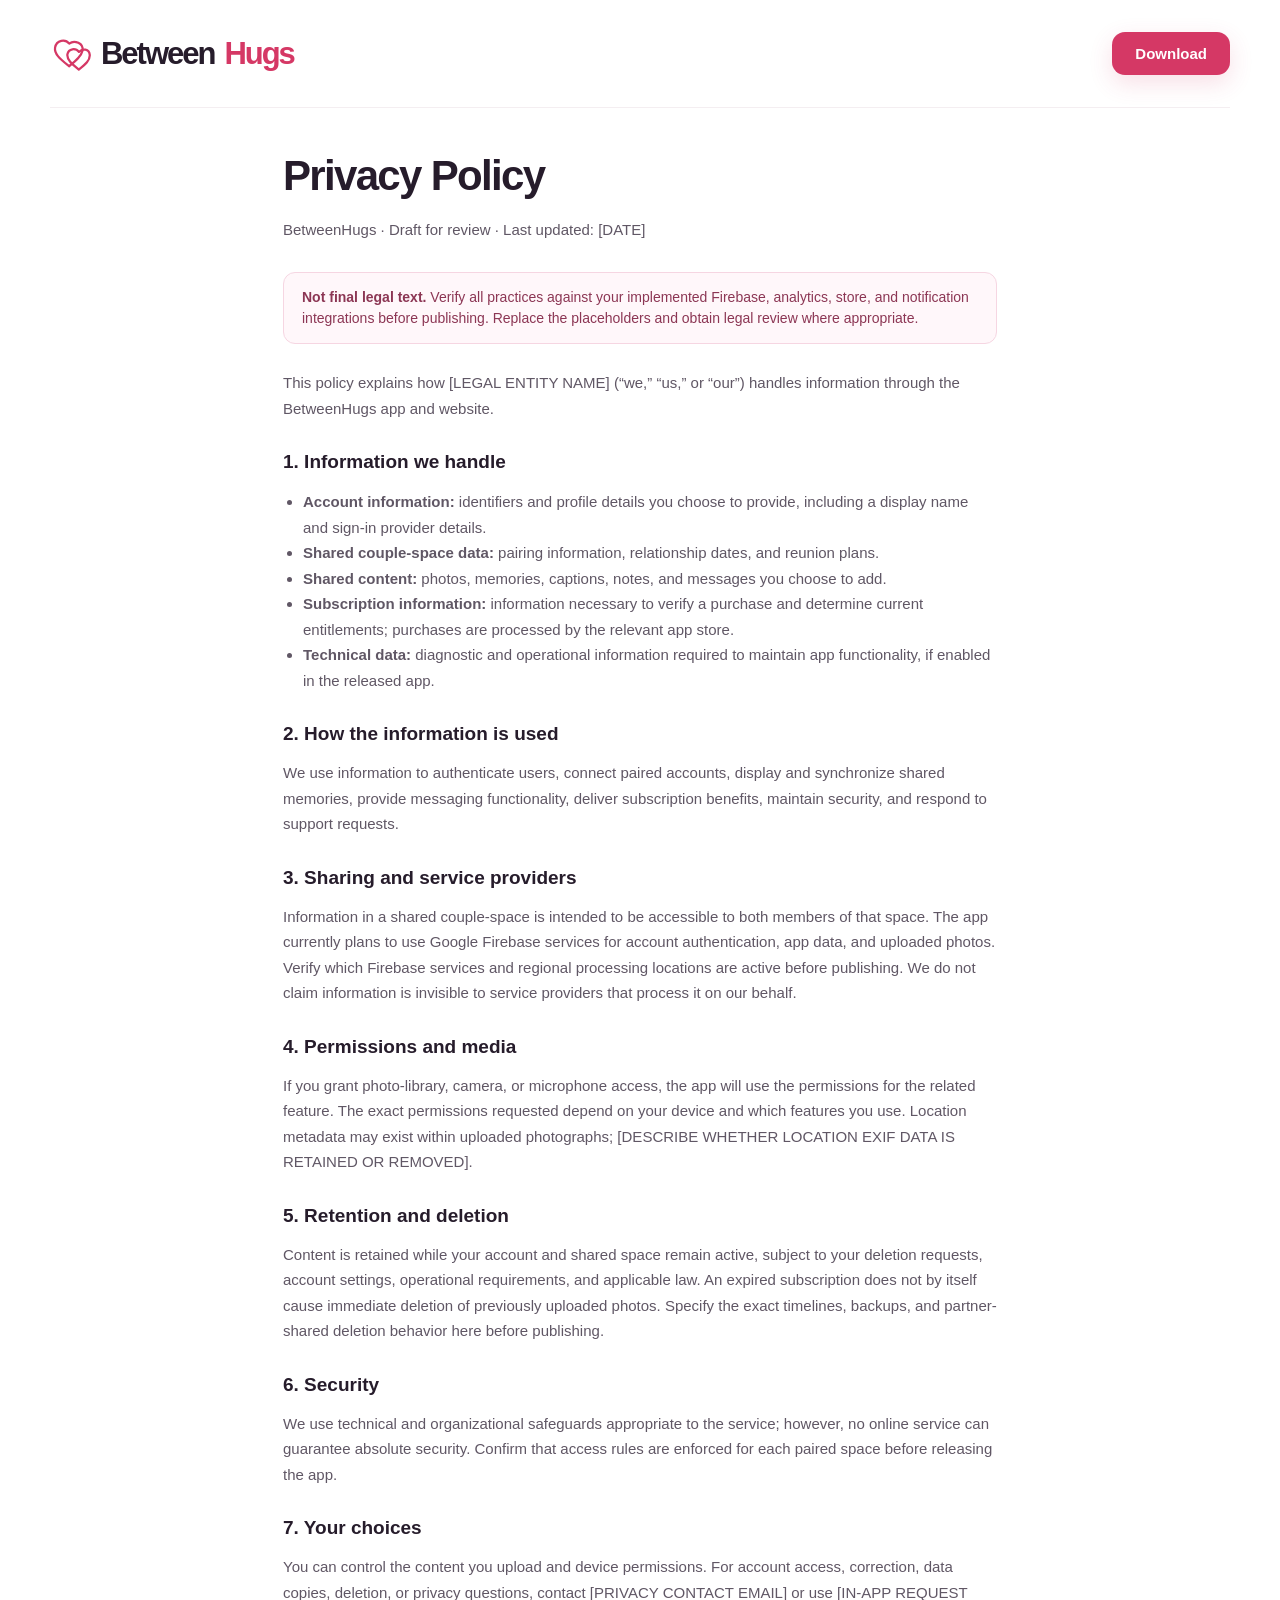
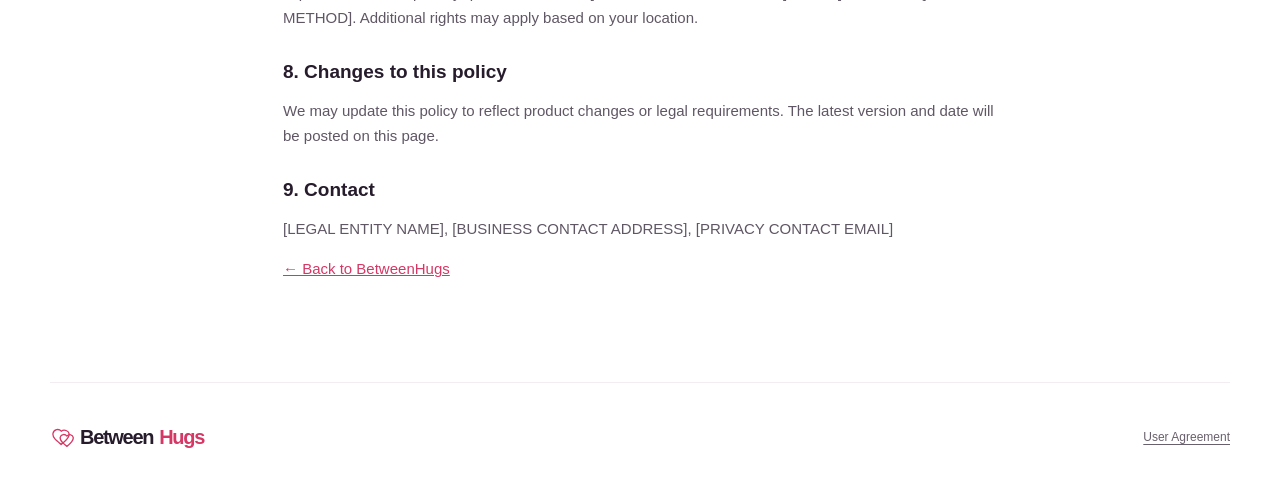
==== privacy.html @ ae3102ad "Publish the BetweenHugs official website. Co-authored-by: Cursor <cursoragent@cursor.com>" ====
<!doctype html><html lang="en"><head><meta charset="utf-8"/><meta name="viewport" content="width=device-width, initial-scale=1"/><meta name="theme-color" content="#ffffff"/><link rel="icon" type="image/svg+xml" href="assets/double-heart.svg"/><link rel="stylesheet" href="styles.css"/><title>Privacy Policy — BetweenHugs</title></head><body class="legal-page"><header class="site-header container"><a class="wordmark" href="./"><img src="assets/double-heart.svg" alt=""/>Between<span class="brand-highlight">Hugs</span></a><a class="nav-download" href="./#download">Download</a></header><main class="legal-container"><h1>Privacy Policy</h1><p class="legal-meta">BetweenHugs · Draft for review · Last updated: [DATE]</p><div class="legal-draft"><strong>Not final legal text.</strong> Verify all practices against your implemented Firebase, analytics, store, and notification integrations before publishing. Replace the placeholders and obtain legal review where appropriate.</div><p>This policy explains how [LEGAL ENTITY NAME] (“we,” “us,” or “our”) handles information through the BetweenHugs app and website.</p><h2>1. Information we handle</h2><ul><li><strong>Account information:</strong> identifiers and profile details you choose to provide, including a display name and sign-in provider details.</li><li><strong>Shared couple-space data:</strong> pairing information, relationship dates, and reunion plans.</li><li><strong>Shared content:</strong> photos, memories, captions, notes, and messages you choose to add.</li><li><strong>Subscription information:</strong> information necessary to verify a purchase and determine current entitlements; purchases are processed by the relevant app store.</li><li><strong>Technical data:</strong> diagnostic and operational information required to maintain app functionality, if enabled in the released app.</li></ul><h2>2. How the information is used</h2><p>We use information to authenticate users, connect paired accounts, display and synchronize shared memories, provide messaging functionality, deliver subscription benefits, maintain security, and respond to support requests.</p><h2>3. Sharing and service providers</h2><p>Information in a shared couple-space is intended to be accessible to both members of that space. The app currently plans to use Google Firebase services for account authentication, app data, and uploaded photos. Verify which Firebase services and regional processing locations are active before publishing. We do not claim information is invisible to service providers that process it on our behalf.</p><h2>4. Permissions and media</h2><p>If you grant photo-library, camera, or microphone access, the app will use the permissions for the related feature. The exact permissions requested depend on your device and which features you use. Location metadata may exist within uploaded photographs; [DESCRIBE WHETHER LOCATION EXIF DATA IS RETAINED OR REMOVED].</p><h2>5. Retention and deletion</h2><p>Content is retained while your account and shared space remain active, subject to your deletion requests, account settings, operational requirements, and applicable law. An expired subscription does not by itself cause immediate deletion of previously uploaded photos. Specify the exact timelines, backups, and partner-shared deletion behavior here before publishing.</p><h2>6. Security</h2><p>We use technical and organizational safeguards appropriate to the service; however, no online service can guarantee absolute security. Confirm that access rules are enforced for each paired space before releasing the app.</p><h2>7. Your choices</h2><p>You can control the content you upload and device permissions. For account access, correction, data copies, deletion, or privacy questions, contact [PRIVACY CONTACT EMAIL] or use [IN-APP REQUEST METHOD]. Additional rights may apply based on your location.</p><h2>8. Changes to this policy</h2><p>We may update this policy to reflect product changes or legal requirements. The latest version and date will be posted on this page.</p><h2>9. Contact</h2><p>[LEGAL ENTITY NAME], [BUSINESS CONTACT ADDRESS], [PRIVACY CONTACT EMAIL]</p><p><a href="./">← Back to BetweenHugs</a></p></main><footer class="site-footer container"><a class="footer-brand" href="./"><img src="assets/double-heart.svg" alt="" width="24" height="24"/>Between<span>Hugs</span></a><nav><a href="terms.html">User Agreement</a></nav></footer></body></html>
---- styles.css ----
:root{--brand:#d53865;--brand-deep:#c92258;--ink:#261c2b;--muted:#766c79;--line:#eee8ed;--pink:#fff2f6;--surface:#fff;--shadow:0 22px 60px rgba(51,22,42,.075)}
*{box-sizing:border-box}html{scroll-behavior:smooth}body{margin:0;background:#fff;color:var(--ink);font-family:Inter,-apple-system,BlinkMacSystemFont,"Segoe UI",Arial,sans-serif;-webkit-font-smoothing:antialiased}a{color:inherit}img,svg{display:block}button,a{-webkit-tap-highlight-color:transparent}button{font:inherit}.container{width:min(1180px,calc(100% - 76px));margin-inline:auto}.site-header{height:108px;display:flex;justify-content:space-between;align-items:center;gap:16px}.wordmark,.footer-brand{display:inline-flex;align-items:center;gap:10px;font-weight:800;text-decoration:none;white-space:nowrap;letter-spacing:-.065em}.wordmark{font-size:31px}.wordmark img{width:41px;height:41px}.brand-highlight,.footer-brand span{color:var(--brand)}.nav-download{display:inline-flex;align-items:center;gap:9px;padding:13px 23px;background:var(--brand);border-radius:13px;color:white;text-decoration:none;font-size:15px;font-weight:750;box-shadow:0 8px 23px rgba(213,56,101,.16);transition:transform .2s,background .2s}.nav-download:hover,.store-badge:hover{transform:translateY(-2px)}.nav-download:hover{background:var(--brand-deep)}
.hero{display:grid;grid-template-columns:44% 56%;align-items:center;min-height:700px;position:relative}.hero:before{content:"";position:absolute;inset:auto -24vw 0 -24vw;height:180px;background:linear-gradient(175deg,rgba(255,246,249,0),#fff0f5 80%);clip-path:polygon(0 78%,18% 42%,39% 66%,63% 24%,82% 55%,100% 21%,100% 100%,0 100%);z-index:-1}.hero-copy{position:relative;z-index:3;padding-bottom:33px}.eyebrow{display:inline-flex;align-items:center;gap:8px;font-size:12px;font-weight:650;letter-spacing:.05em;text-transform:uppercase;color:#a8677e;margin-bottom:25px}.eyebrow-dot{display:block;width:7px;height:7px;border-radius:50%;background:var(--brand)}h1{font-size:clamp(43px,4.45vw,65px);line-height:1.09;letter-spacing:-.063em;margin:0;font-weight:800;white-space:nowrap}h1 span{color:var(--brand)}.hero-description{color:#645c6b;line-height:1.63;font-size:19px;max-width:420px;margin:30px 0 39px}.store-links{display:flex;flex-wrap:wrap;gap:14px;scroll-margin-top:100px}.store-badge{display:flex;align-items:center;gap:9px;min-width:163px;height:56px;background:#111;color:#fff;text-decoration:none;border-radius:11px;padding:7px 13px;transition:transform .2s,box-shadow .2s;box-shadow:0 7px 20px #10091411}.store-badge:hover{box-shadow:0 12px 28px #1009141f}.store-badge svg{flex-shrink:0}.badge-copy{display:flex;flex-direction:column;line-height:1.03}.badge-copy small{font-size:9.8px;letter-spacing:.01em}.badge-copy strong{font-size:22px;font-weight:650;letter-spacing:-.045em;margin-top:2px}.download-note{color:#9b8590;font-size:13px;margin:20px 0 0}.download-note span{font-size:18px;color:var(--brand)}
.hero-visual{position:relative;height:665px;min-width:0}.ambient-heart{position:absolute;color:#f58dae;font-size:56px;font-weight:300;line-height:1;z-index:0;pointer-events:none}.heart-a{top:25px;left:90px;transform:rotate(-18deg)}.heart-b{top:3px;left:142px;transform:rotate(15deg)}
.phone{position:absolute;border:6px solid #1c1d20;border-radius:43px;background:#16171a;padding:6px;box-shadow:0 23px 42px rgba(32,20,32,.15),inset 0 0 0 1px #bbb7bc;overflow:hidden}.phone:before{content:"";position:absolute;inset:2px;border:1px solid #8b8990;border-radius:39px;pointer-events:none;z-index:10}.phone-glass{height:100%;width:100%;border-radius:32px;background:#fff;position:relative;overflow:hidden}.phone-home{width:312px;height:628px;top:17px;right:22px;z-index:2;transform:rotate(1deg)}.phone-memories{width:278px;height:575px;top:83px;left:35px;z-index:1;transform:rotate(-7deg)}.phone-notch{position:absolute;width:92px;height:21px;background:#08090b;border-radius:0 0 15px 15px;top:0;left:50%;transform:translateX(-50%);z-index:5}.phone-status{height:32px;display:flex;align-items:center;justify-content:space-between;padding:0 20px;color:#151315;font-size:10px;font-weight:700}.status-symbols{font-size:10px;letter-spacing:-1px}.app-view{position:relative;height:calc(100% - 32px);overflow:hidden;background:linear-gradient(155deg,#fff 34%,#fff8fb 100%);padding:9px 12px 55px}.app-home-header{display:flex;justify-content:space-between;align-items:center;height:33px;margin-bottom:11px}.app-home-header svg{width:17px;height:17px;fill:none;stroke:#414048;stroke-width:1.8;stroke-linecap:round}.mini-brand{display:flex;align-items:center;font-weight:850;font-size:14px;letter-spacing:-.055em;color:#201b24}.mini-brand span{color:var(--brand)}.mini-brand img{margin-right:4px}.couple-cover{height:190px;border-radius:13px;overflow:hidden;position:relative}.couple-cover>img{width:100%;height:100%;object-fit:cover;object-position:center 43%}.couple-cover:after{content:"";position:absolute;inset:30% 0 0;background:linear-gradient(0deg,#18101ba6 0%,transparent)}.cover-copy{position:absolute;z-index:2;bottom:15px;left:14px;display:flex;flex-direction:column;line-height:1.15;color:white;text-shadow:0 1px 2px #0004}.cover-copy>span{font-size:10.5px;font-weight:600}.cover-copy strong{font-size:27px;letter-spacing:-.055em;margin:4px 0}.cover-copy small{font-size:10px}.app-card{background:#fff;border-radius:15px;margin-top:11px;padding:11px;box-shadow:0 7px 16px #4b234b0c}.app-card h3{font-weight:800;font-size:14px;letter-spacing:-.025em;margin:0 0 7px;display:flex;align-items:center;gap:7px}.hourglass{font-size:15px;color:var(--brand)}.countdown-surface{height:78px;border-radius:13px;background:linear-gradient(165deg,#fff7fa 0%,#ffeef4 100%);display:flex;align-items:center;justify-content:center;flex-direction:column;position:relative;overflow:hidden}.countdown-surface:after{content:"";position:absolute;width:130%;height:35px;bottom:-21px;background:#f9dce6;transform:rotate(-5deg);border-radius:100%}.countdown-surface strong{font-size:29px;line-height:1.1;font-weight:850;letter-spacing:-.05em;color:var(--brand);z-index:1}.countdown-surface small{font-size:10.5px;color:#514550;margin-top:4px;z-index:1}.board-title{display:flex;align-items:center;justify-content:space-between}.board-title h3{margin-bottom:0}.board-title h3 span{color:var(--brand);font-size:15px}.board-title>span{font-size:10px;color:#786d7c}.last-message{display:flex;gap:8px;align-items:center;margin-top:9px}.last-message>img{width:27px;height:27px;border-radius:50%;object-fit:cover}.last-message>div{display:flex;flex-direction:column;gap:5px}.message-pill{background:#fcecf2;border-radius:12px;padding:6px 9px;font-size:9px}.last-message small{font-size:8px;color:#8e8490;padding-left:7px}.composer{display:flex;align-items:center;gap:7px;margin-top:11px}.composer>span:first-child,.composer>span:nth-child(3){font-size:15px;color:#8c8490}.composer small{background:#f8f5f8;border:1px solid #eee6ed;border-radius:10px;flex:1;font-size:8px;color:#938c95;padding:11px 6px}.composer .send-symbol{width:28px;height:29px;border-radius:9px;background:linear-gradient(135deg,#f85a83,#cd1b53);display:grid;place-items:center;color:#fff;font-size:15px}.app-tabbar{height:49px;background:#fff;position:absolute;left:0;right:0;bottom:0;display:flex;align-items:center;justify-content:space-around;border-top:1px solid #f3eff3}.tab{display:flex;align-items:center;justify-content:center;flex-direction:column;gap:2px;color:#66616b;font-size:10px}.tab svg{width:17px;height:17px;stroke:currentColor;fill:none;stroke-width:1.8;stroke-linecap:round;stroke-linejoin:round}.tab.active{color:var(--brand);font-weight:800}.tab.active svg{fill:var(--brand);stroke:var(--brand)}.tab.active svg path,.tab.active svg rect{fill:var(--brand)}.tab small{font-size:8px}
.memories-view{padding:28px 12px 55px}.mem-title-row{display:flex;justify-content:space-between;align-items:flex-start}.mem-title-row h2{font-size:20px;font-weight:850;letter-spacing:-.05em;margin:0 0 3px}.mem-title-row p{color:#897e8b;font-size:8.5px;margin:0}.add-memory{background:linear-gradient(135deg,#e94b77,#b81d50);width:27px;height:27px;color:white;font-size:22px;line-height:25px;text-align:center;border-radius:50%}.play-memories{display:flex;align-items:center;gap:9px;color:white;padding:13px 11px;border-radius:13px;background:linear-gradient(118deg,#fa728a,#c71e59);margin-top:19px}.play-circle{height:30px;width:30px;border-radius:50%;background:#fff;color:var(--brand);display:grid;place-items:center;font-size:14px}.play-memories div{display:flex;flex-direction:column;gap:5px}.play-memories strong{font-size:11px}.play-memories small{font-size:8px;opacity:.88}.play-arrow{margin-left:auto;font-size:21px}.memory-head{display:flex;align-items:center;justify-content:space-between;margin:21px 0 10px}.memory-head b{font-size:12px}.memory-head span{color:#8b808e;font-size:9px}.memory-item{display:flex;align-items:center;gap:10px;border:1px solid #f4edf2;background:white;border-radius:12px;padding:8px 7px;box-shadow:0 6px 15px #32132d0a}.memory-item img{width:64px;height:63px;border-radius:9px;object-fit:cover}.memory-item>div{display:flex;gap:6px;flex-direction:column;min-width:0}.memory-item strong{font-size:11px;white-space:nowrap}.memory-item small{font-size:9px;color:#857887}.memory-item .photo-count{color:var(--brand)}.memory-item>span{margin-left:auto;color:#817782;font-size:20px}
.features{padding:40px 0 95px}.features h2{font-size:clamp(26px,2.5vw,35px);line-height:1.2;letter-spacing:-.045em;text-align:center;margin:0 auto 42px}.feature-grid{display:grid;grid-template-columns:repeat(3,minmax(0,1fr));gap:22px}.feature-card{padding:29px 28px 33px;border:1px solid #f2edf1;border-radius:25px;background:#fff;min-height:222px;box-shadow:var(--shadow)}.feature-icon{width:50px;height:50px;border-radius:15px;display:grid;place-items:center;background:#fff0f5;color:var(--brand);margin-bottom:19px}.feature-icon svg{width:26px;height:26px;stroke:currentColor;fill:none;stroke-width:1.8;stroke-linecap:round;stroke-linejoin:round}.feature-card h3{font-weight:800;font-size:22px;line-height:1.1;letter-spacing:-.04em;margin:0 0 11px}.feature-card p{color:#786d7b;font-size:15px;line-height:1.5;max-width:280px;margin:0}.site-footer{border-top:1px solid #f2edf0;min-height:110px;display:flex;align-items:center;justify-content:space-between;gap:24px;padding-top:20px;padding-bottom:20px}.footer-brand{font-size:20px;gap:6px}.site-footer small{font-size:12px;color:#948995}.site-footer nav{display:flex;gap:24px}.site-footer nav a{font-size:12px;color:#69606d;text-decoration:underline;text-underline-offset:3px}.site-footer nav a:hover{color:var(--brand)}
.store-modal{border:1px solid #f5e9ee;border-radius:25px;width:min(390px,calc(100% - 28px));padding:29px;box-shadow:0 25px 80px #24111f30;text-align:center}.store-modal::backdrop{background:#170d1c77;backdrop-filter:blur(4px)}.store-modal form{position:relative}.modal-close{position:absolute;top:-17px;right:-10px;border:0;background:none;font-size:26px;color:#8e7c8a;cursor:pointer}.modal-heart{font-size:45px;color:var(--brand)}.store-modal h2{font-size:26px;margin:12px 0}.store-modal p{color:#756c79;line-height:1.5;font-size:15px}.modal-action{background:var(--brand);border:0;color:#fff;border-radius:11px;padding:13px 30px;margin-top:8px;cursor:pointer;font-weight:700}
/* Legal documents */.legal-page .site-header{border-bottom:1px solid #f4eef1}.legal-container{max-width:770px;margin:45px auto 100px;padding:0 28px}.legal-container h1{font-size:42px;white-space:normal;letter-spacing:-.04em}.legal-meta{margin:18px 0 30px;color:#776c79;font-size:14px}.legal-draft{border:1px solid #f6d6e2;background:#fff7fa;border-radius:12px;padding:14px 18px;font-size:14px;color:#8c3654;line-height:1.5;margin:26px 0}.legal-container h2{font-size:19px;margin:30px 0 9px}.legal-container p,.legal-container li{font-size:15px;line-height:1.7;color:#605765}.legal-container ul{padding-left:20px}.legal-container a{color:var(--brand)}
@media(max-width:1080px){.hero{grid-template-columns:45% 55%}.phone-home{right:0}.phone-memories{left:4px}.wordmark{font-size:28px}h1{font-size:clamp(38px,4.5vw,55px)}.hero-description{font-size:17px}.store-badge{min-width:145px}}
@media(max-width:850px){.container{width:min(650px,calc(100% - 46px))}.site-header{height:88px}.hero{display:flex;flex-direction:column;align-items:stretch;min-height:0;padding-top:36px}.hero-copy{padding:0}.hero-copy h1{font-size:clamp(41px,7vw,64px)}.hero-description{max-width:570px;margin:22px 0 28px}.hero-visual{height:675px;width:650px;align-self:center;margin-top:20px}.phone-home{right:55px}.phone-memories{left:75px}.heart-a{left:140px}.heart-b{left:185px}.features{padding-top:16px}.features h2{margin-bottom:28px}.feature-grid{gap:12px}.feature-card{padding:23px 19px}.feature-card h3{font-size:20px}.site-footer{flex-wrap:wrap;justify-content:center}}
@media(max-width:600px){.container{width:calc(100% - 42px)}.site-header{height:72px}.wordmark{font-size:23px;gap:5px}.wordmark img{width:32px;height:32px}.nav-download{font-size:12px;padding:10px 13px;border-radius:10px}.nav-download span{display:none}.hero{padding-top:32px;overflow:visible}.eyebrow{font-size:10px;margin-bottom:19px}.hero-copy h1{font-size:clamp(36px,9.1vw,52px);white-space:normal}.hero-description{font-size:16px;line-height:1.55;margin-top:21px;margin-bottom:25px}.store-badge{min-width:139px;height:50px;padding:6px 10px;gap:7px}.store-badge svg{width:24px;height:24px}.badge-copy strong{font-size:19px}.badge-copy small{font-size:8px}.store-links{gap:9px}.download-note{margin-top:12px}.hero-visual{width:600px;height:405px;transform:scale(.59);transform-origin:top left;align-self:flex-start;margin-left:max(0px,calc((100vw - 354px)/2 - 21px));margin-top:27px}.phone-home{right:47px}.phone-memories{left:48px}.heart-a{left:90px}.heart-b{left:145px}.features{padding:17px 0 55px}.features h2{font-size:26px;line-height:1.2;text-align:left;margin-bottom:21px}.feature-grid{grid-template-columns:1fr;gap:13px}.feature-card{min-height:0;display:grid;grid-template-columns:52px 1fr;gap:0 13px;padding:19px;border-radius:19px}.feature-icon{grid-row:1/3;margin-bottom:0;width:43px;height:43px;border-radius:13px}.feature-icon svg{width:23px;height:23px}.feature-card h3{font-size:18px;margin-bottom:7px}.feature-card h3 br{display:none}.feature-card p{font-size:13px}.site-footer{padding:28px 0 40px;gap:17px;flex-direction:column;align-items:flex-start}.site-footer nav{gap:23px}.site-footer small{order:3}.legal-container{margin-top:30px}.legal-container h1{font-size:32px}}
@media(max-width:375px){.hero-visual{transform:scale(.52);height:360px;margin-left:max(0px,calc((100vw - 312px)/2 - 21px))}.store-badge{min-width:132px}.badge-copy strong{font-size:18px}}
@media(prefers-reduced-motion:reduce){html{scroll-behavior:auto}*{transition:none!important}}
/* Keep full-bleed decorative waves inside the actual viewport (no sideways scrolling). */
body{overflow-x:clip}
.hero:before{left:calc((100% - 100vw)/2);right:calc((100% - 100vw)/2)}
@media(max-width:600px){.feature-card h3 br{display:inline}}
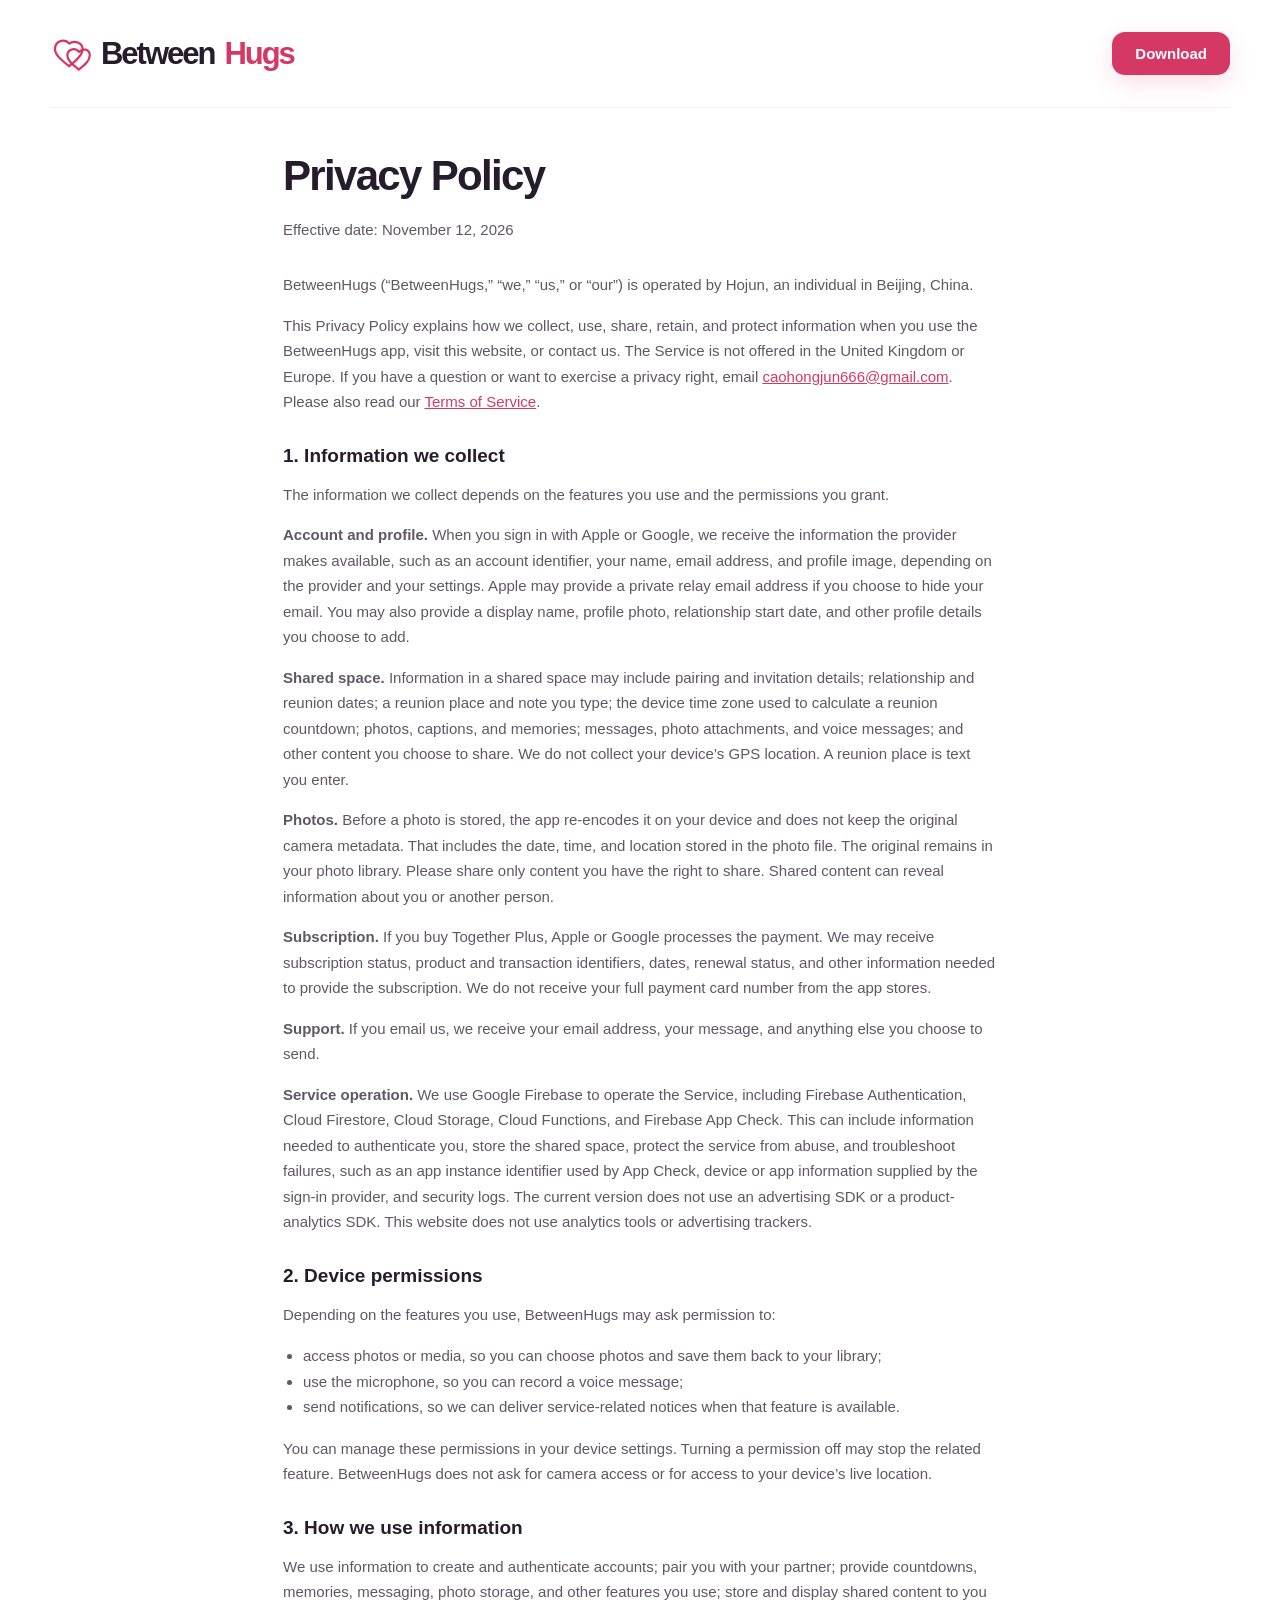
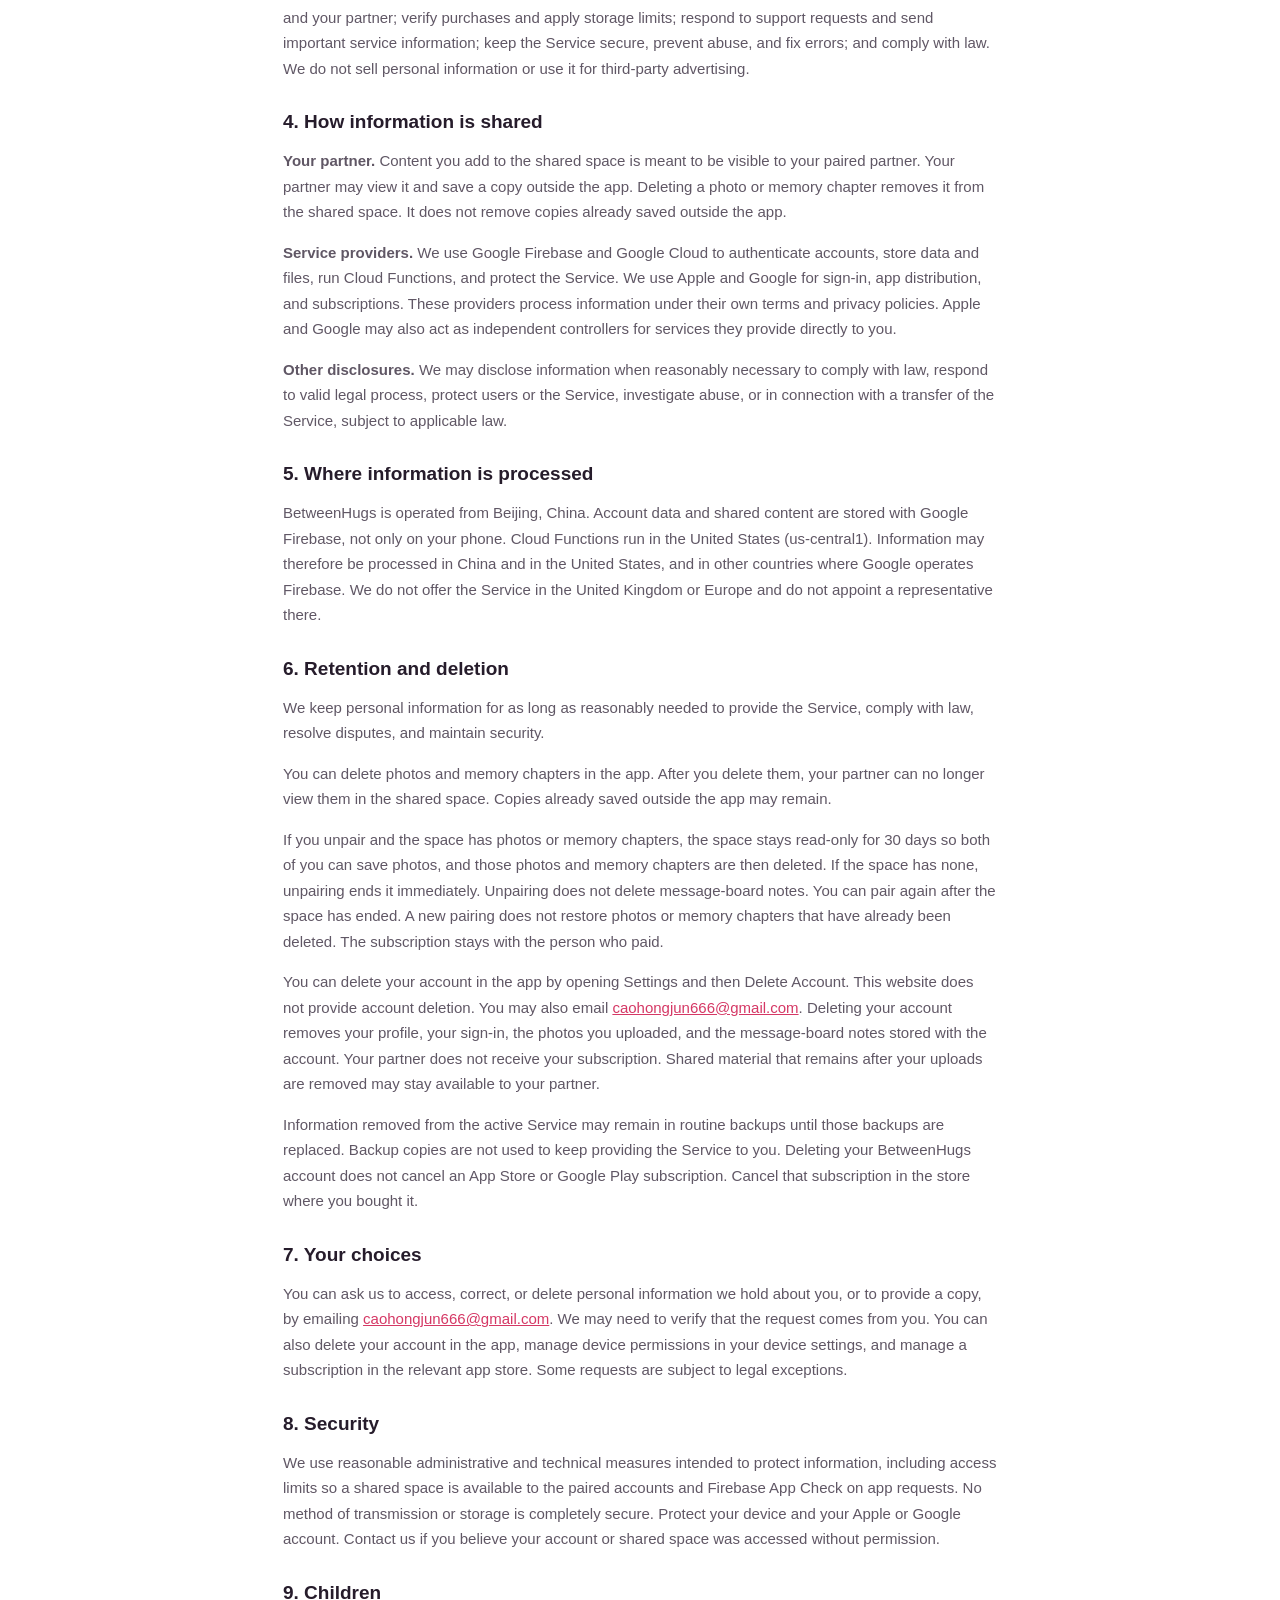
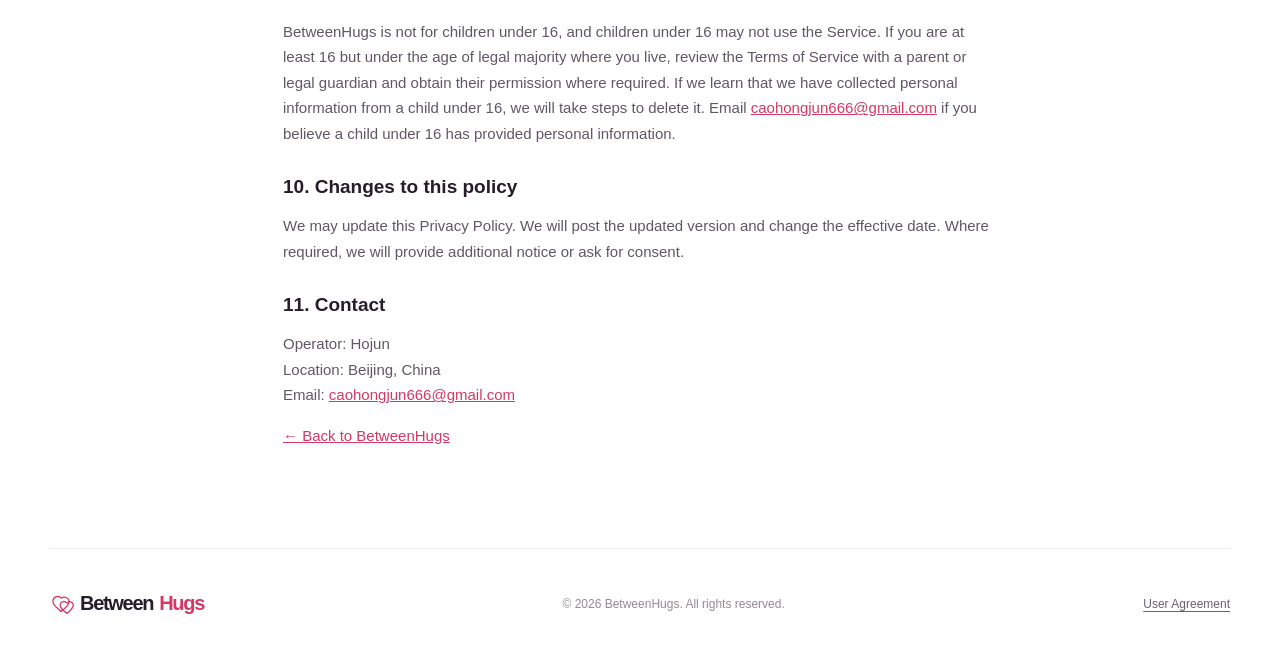
==== commit f9c65882: "Publish the effective Terms of Service and Privacy Policy. Replace the placeholder drafts with the N" ====
--- a/privacy.html
+++ b/privacy.html
@@ -1 +1,82 @@
-<!doctype html><html lang="en"><head><meta charset="utf-8"/><meta name="viewport" content="width=device-width, initial-scale=1"/><meta name="theme-color" content="#ffffff"/><link rel="icon" type="image/svg+xml" href="assets/double-heart.svg"/><link rel="stylesheet" href="styles.css"/><title>Privacy Policy — BetweenHugs</title></head><body class="legal-page"><header class="site-header container"><a class="wordmark" href="./"><img src="assets/double-heart.svg" alt=""/>Between<span class="brand-highlight">Hugs</span></a><a class="nav-download" href="./#download">Download</a></header><main class="legal-container"><h1>Privacy Policy</h1><p class="legal-meta">BetweenHugs · Draft for review · Last updated: [DATE]</p><div class="legal-draft"><strong>Not final legal text.</strong> Verify all practices against your implemented Firebase, analytics, store, and notification integrations before publishing. Replace the placeholders and obtain legal review where appropriate.</div><p>This policy explains how [LEGAL ENTITY NAME] (“we,” “us,” or “our”) handles information through the BetweenHugs app and website.</p><h2>1. Information we handle</h2><ul><li><strong>Account information:</strong> identifiers and profile details you choose to provide, including a display name and sign-in provider details.</li><li><strong>Shared couple-space data:</strong> pairing information, relationship dates, and reunion plans.</li><li><strong>Shared content:</strong> photos, memories, captions, notes, and messages you choose to add.</li><li><strong>Subscription information:</strong> information necessary to verify a purchase and determine current entitlements; purchases are processed by the relevant app store.</li><li><strong>Technical data:</strong> diagnostic and operational information required to maintain app functionality, if enabled in the released app.</li></ul><h2>2. How the information is used</h2><p>We use information to authenticate users, connect paired accounts, display and synchronize shared memories, provide messaging functionality, deliver subscription benefits, maintain security, and respond to support requests.</p><h2>3. Sharing and service providers</h2><p>Information in a shared couple-space is intended to be accessible to both members of that space. The app currently plans to use Google Firebase services for account authentication, app data, and uploaded photos. Verify which Firebase services and regional processing locations are active before publishing. We do not claim information is invisible to service providers that process it on our behalf.</p><h2>4. Permissions and media</h2><p>If you grant photo-library, camera, or microphone access, the app will use the permissions for the related feature. The exact permissions requested depend on your device and which features you use. Location metadata may exist within uploaded photographs; [DESCRIBE WHETHER LOCATION EXIF DATA IS RETAINED OR REMOVED].</p><h2>5. Retention and deletion</h2><p>Content is retained while your account and shared space remain active, subject to your deletion requests, account settings, operational requirements, and applicable law. An expired subscription does not by itself cause immediate deletion of previously uploaded photos. Specify the exact timelines, backups, and partner-shared deletion behavior here before publishing.</p><h2>6. Security</h2><p>We use technical and organizational safeguards appropriate to the service; however, no online service can guarantee absolute security. Confirm that access rules are enforced for each paired space before releasing the app.</p><h2>7. Your choices</h2><p>You can control the content you upload and device permissions. For account access, correction, data copies, deletion, or privacy questions, contact [PRIVACY CONTACT EMAIL] or use [IN-APP REQUEST METHOD]. Additional rights may apply based on your location.</p><h2>8. Changes to this policy</h2><p>We may update this policy to reflect product changes or legal requirements. The latest version and date will be posted on this page.</p><h2>9. Contact</h2><p>[LEGAL ENTITY NAME], [BUSINESS CONTACT ADDRESS], [PRIVACY CONTACT EMAIL]</p><p><a href="./">← Back to BetweenHugs</a></p></main><footer class="site-footer container"><a class="footer-brand" href="./"><img src="assets/double-heart.svg" alt="" width="24" height="24"/>Between<span>Hugs</span></a><nav><a href="terms.html">User Agreement</a></nav></footer></body></html>
+<!doctype html>
+<html lang="en">
+<head>
+  <meta charset="utf-8" />
+  <meta name="viewport" content="width=device-width, initial-scale=1" />
+  <meta name="theme-color" content="#ffffff" />
+  <meta name="description" content="Privacy Policy for BetweenHugs." />
+  <link rel="icon" type="image/svg+xml" href="assets/double-heart.svg" />
+  <link rel="stylesheet" href="styles.css" />
+  <title>Privacy Policy — BetweenHugs</title>
+</head>
+<body class="legal-page">
+  <header class="site-header container">
+    <a class="wordmark" href="./"><img src="assets/double-heart.svg" alt="" />Between<span class="brand-highlight">Hugs</span></a>
+    <a class="nav-download" href="./#download">Download</a>
+  </header>
+  <main class="legal-container">
+    <h1>Privacy Policy</h1>
+    <p class="legal-meta">Effective date: November 12, 2026</p>
+    <p>BetweenHugs (“BetweenHugs,” “we,” “us,” or “our”) is operated by Hojun, an individual in Beijing, China.</p>
+    <p>This Privacy Policy explains how we collect, use, share, retain, and protect information when you use the BetweenHugs app, visit this website, or contact us. The Service is not offered in the United Kingdom or Europe. If you have a question or want to exercise a privacy right, email <a href="mailto:caohongjun666@gmail.com">caohongjun666@gmail.com</a>. Please also read our <a href="terms.html">Terms of Service</a>.</p>
+
+    <h2>1. Information we collect</h2>
+    <p>The information we collect depends on the features you use and the permissions you grant.</p>
+    <p><strong>Account and profile.</strong> When you sign in with Apple or Google, we receive the information the provider makes available, such as an account identifier, your name, email address, and profile image, depending on the provider and your settings. Apple may provide a private relay email address if you choose to hide your email. You may also provide a display name, profile photo, relationship start date, and other profile details you choose to add.</p>
+    <p><strong>Shared space.</strong> Information in a shared space may include pairing and invitation details; relationship and reunion dates; a reunion place and note you type; the device time zone used to calculate a reunion countdown; photos, captions, and memories; messages, photo attachments, and voice messages; and other content you choose to share. We do not collect your device’s GPS location. A reunion place is text you enter.</p>
+    <p><strong>Photos.</strong> Before a photo is stored, the app re-encodes it on your device and does not keep the original camera metadata. That includes the date, time, and location stored in the photo file. The original remains in your photo library. Please share only content you have the right to share. Shared content can reveal information about you or another person.</p>
+    <p><strong>Subscription.</strong> If you buy Together Plus, Apple or Google processes the payment. We may receive subscription status, product and transaction identifiers, dates, renewal status, and other information needed to provide the subscription. We do not receive your full payment card number from the app stores.</p>
+    <p><strong>Support.</strong> If you email us, we receive your email address, your message, and anything else you choose to send.</p>
+    <p><strong>Service operation.</strong> We use Google Firebase to operate the Service, including Firebase Authentication, Cloud Firestore, Cloud Storage, Cloud Functions, and Firebase App Check. This can include information needed to authenticate you, store the shared space, protect the service from abuse, and troubleshoot failures, such as an app instance identifier used by App Check, device or app information supplied by the sign-in provider, and security logs. The current version does not use an advertising SDK or a product-analytics SDK. This website does not use analytics tools or advertising trackers.</p>
+
+    <h2>2. Device permissions</h2>
+    <p>Depending on the features you use, BetweenHugs may ask permission to:</p>
+    <ul>
+      <li>access photos or media, so you can choose photos and save them back to your library;</li>
+      <li>use the microphone, so you can record a voice message;</li>
+      <li>send notifications, so we can deliver service-related notices when that feature is available.</li>
+    </ul>
+    <p>You can manage these permissions in your device settings. Turning a permission off may stop the related feature. BetweenHugs does not ask for camera access or for access to your device’s live location.</p>
+
+    <h2>3. How we use information</h2>
+    <p>We use information to create and authenticate accounts; pair you with your partner; provide countdowns, memories, messaging, photo storage, and other features you use; store and display shared content to you and your partner; verify purchases and apply storage limits; respond to support requests and send important service information; keep the Service secure, prevent abuse, and fix errors; and comply with law. We do not sell personal information or use it for third-party advertising.</p>
+
+    <h2>4. How information is shared</h2>
+    <p><strong>Your partner.</strong> Content you add to the shared space is meant to be visible to your paired partner. Your partner may view it and save a copy outside the app. Deleting a photo or memory chapter removes it from the shared space. It does not remove copies already saved outside the app.</p>
+    <p><strong>Service providers.</strong> We use Google Firebase and Google Cloud to authenticate accounts, store data and files, run Cloud Functions, and protect the Service. We use Apple and Google for sign-in, app distribution, and subscriptions. These providers process information under their own terms and privacy policies. Apple and Google may also act as independent controllers for services they provide directly to you.</p>
+    <p><strong>Other disclosures.</strong> We may disclose information when reasonably necessary to comply with law, respond to valid legal process, protect users or the Service, investigate abuse, or in connection with a transfer of the Service, subject to applicable law.</p>
+
+    <h2>5. Where information is processed</h2>
+    <p>BetweenHugs is operated from Beijing, China. Account data and shared content are stored with Google Firebase, not only on your phone. Cloud Functions run in the United States (us-central1). Information may therefore be processed in China and in the United States, and in other countries where Google operates Firebase. We do not offer the Service in the United Kingdom or Europe and do not appoint a representative there.</p>
+
+    <h2>6. Retention and deletion</h2>
+    <p>We keep personal information for as long as reasonably needed to provide the Service, comply with law, resolve disputes, and maintain security.</p>
+    <p>You can delete photos and memory chapters in the app. After you delete them, your partner can no longer view them in the shared space. Copies already saved outside the app may remain.</p>
+    <p>If you unpair and the space has photos or memory chapters, the space stays read-only for 30 days so both of you can save photos, and those photos and memory chapters are then deleted. If the space has none, unpairing ends it immediately. Unpairing does not delete message-board notes. You can pair again after the space has ended. A new pairing does not restore photos or memory chapters that have already been deleted. The subscription stays with the person who paid.</p>
+    <p>You can delete your account in the app by opening Settings and then Delete Account. This website does not provide account deletion. You may also email <a href="mailto:caohongjun666@gmail.com">caohongjun666@gmail.com</a>. Deleting your account removes your profile, your sign-in, the photos you uploaded, and the message-board notes stored with the account. Your partner does not receive your subscription. Shared material that remains after your uploads are removed may stay available to your partner.</p>
+    <p>Information removed from the active Service may remain in routine backups until those backups are replaced. Backup copies are not used to keep providing the Service to you. Deleting your BetweenHugs account does not cancel an App Store or Google Play subscription. Cancel that subscription in the store where you bought it.</p>
+
+    <h2>7. Your choices</h2>
+    <p>You can ask us to access, correct, or delete personal information we hold about you, or to provide a copy, by emailing <a href="mailto:caohongjun666@gmail.com">caohongjun666@gmail.com</a>. We may need to verify that the request comes from you. You can also delete your account in the app, manage device permissions in your device settings, and manage a subscription in the relevant app store. Some requests are subject to legal exceptions.</p>
+
+    <h2>8. Security</h2>
+    <p>We use reasonable administrative and technical measures intended to protect information, including access limits so a shared space is available to the paired accounts and Firebase App Check on app requests. No method of transmission or storage is completely secure. Protect your device and your Apple or Google account. Contact us if you believe your account or shared space was accessed without permission.</p>
+
+    <h2>9. Children</h2>
+    <p>BetweenHugs is not for children under 16, and children under 16 may not use the Service. If you are at least 16 but under the age of legal majority where you live, review the Terms of Service with a parent or legal guardian and obtain their permission where required. If we learn that we have collected personal information from a child under 16, we will take steps to delete it. Email <a href="mailto:caohongjun666@gmail.com">caohongjun666@gmail.com</a> if you believe a child under 16 has provided personal information.</p>
+
+    <h2>10. Changes to this policy</h2>
+    <p>We may update this Privacy Policy. We will post the updated version and change the effective date. Where required, we will provide additional notice or ask for consent.</p>
+
+    <h2>11. Contact</h2>
+    <p>Operator: Hojun<br />Location: Beijing, China<br />Email: <a href="mailto:caohongjun666@gmail.com">caohongjun666@gmail.com</a></p>
+    <p><a href="./">← Back to BetweenHugs</a></p>
+  </main>
+  <footer class="site-footer container">
+    <a class="footer-brand" href="./"><img src="assets/double-heart.svg" alt="" width="24" height="24" />Between<span>Hugs</span></a>
+    <small>© <span id="year">2026</span> BetweenHugs. All rights reserved.</small>
+    <nav aria-label="Legal"><a href="terms.html">User Agreement</a></nav>
+  </footer>
+  <script src="script.js"></script>
+</body>
+</html>
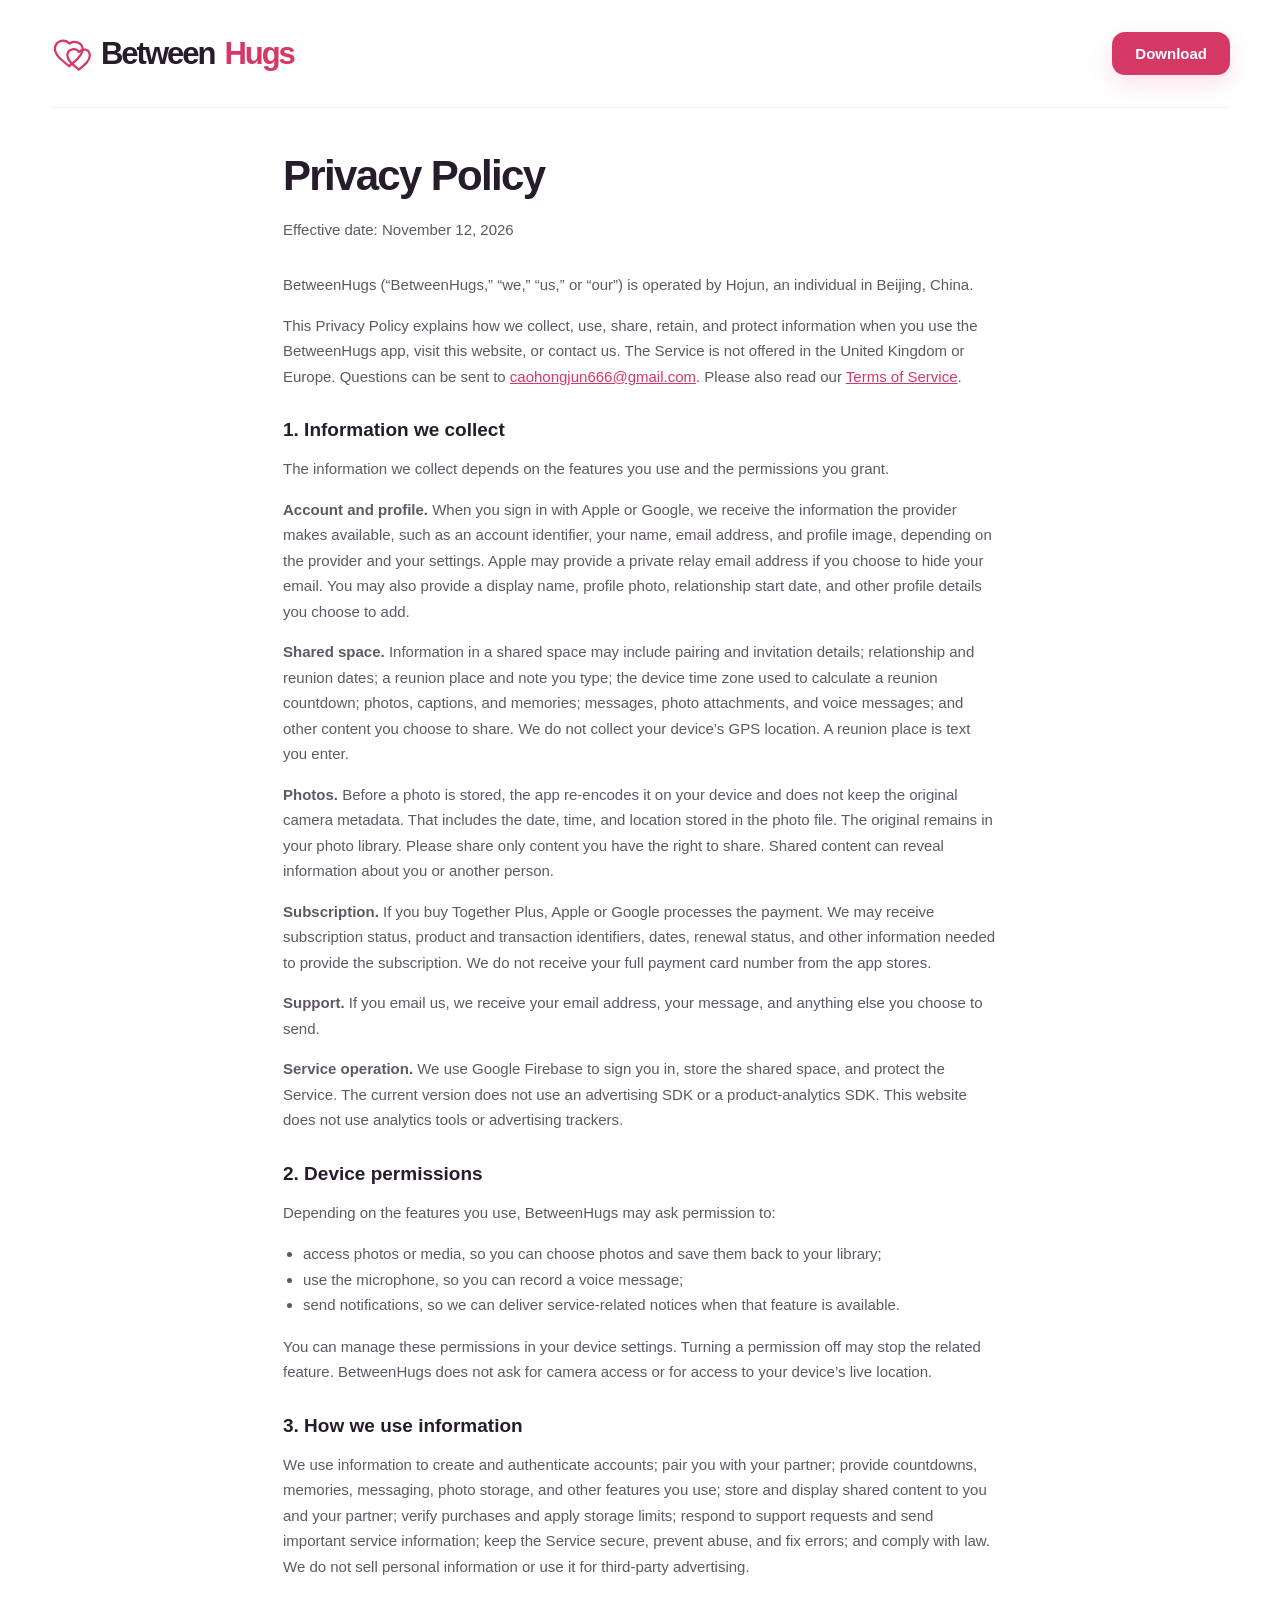
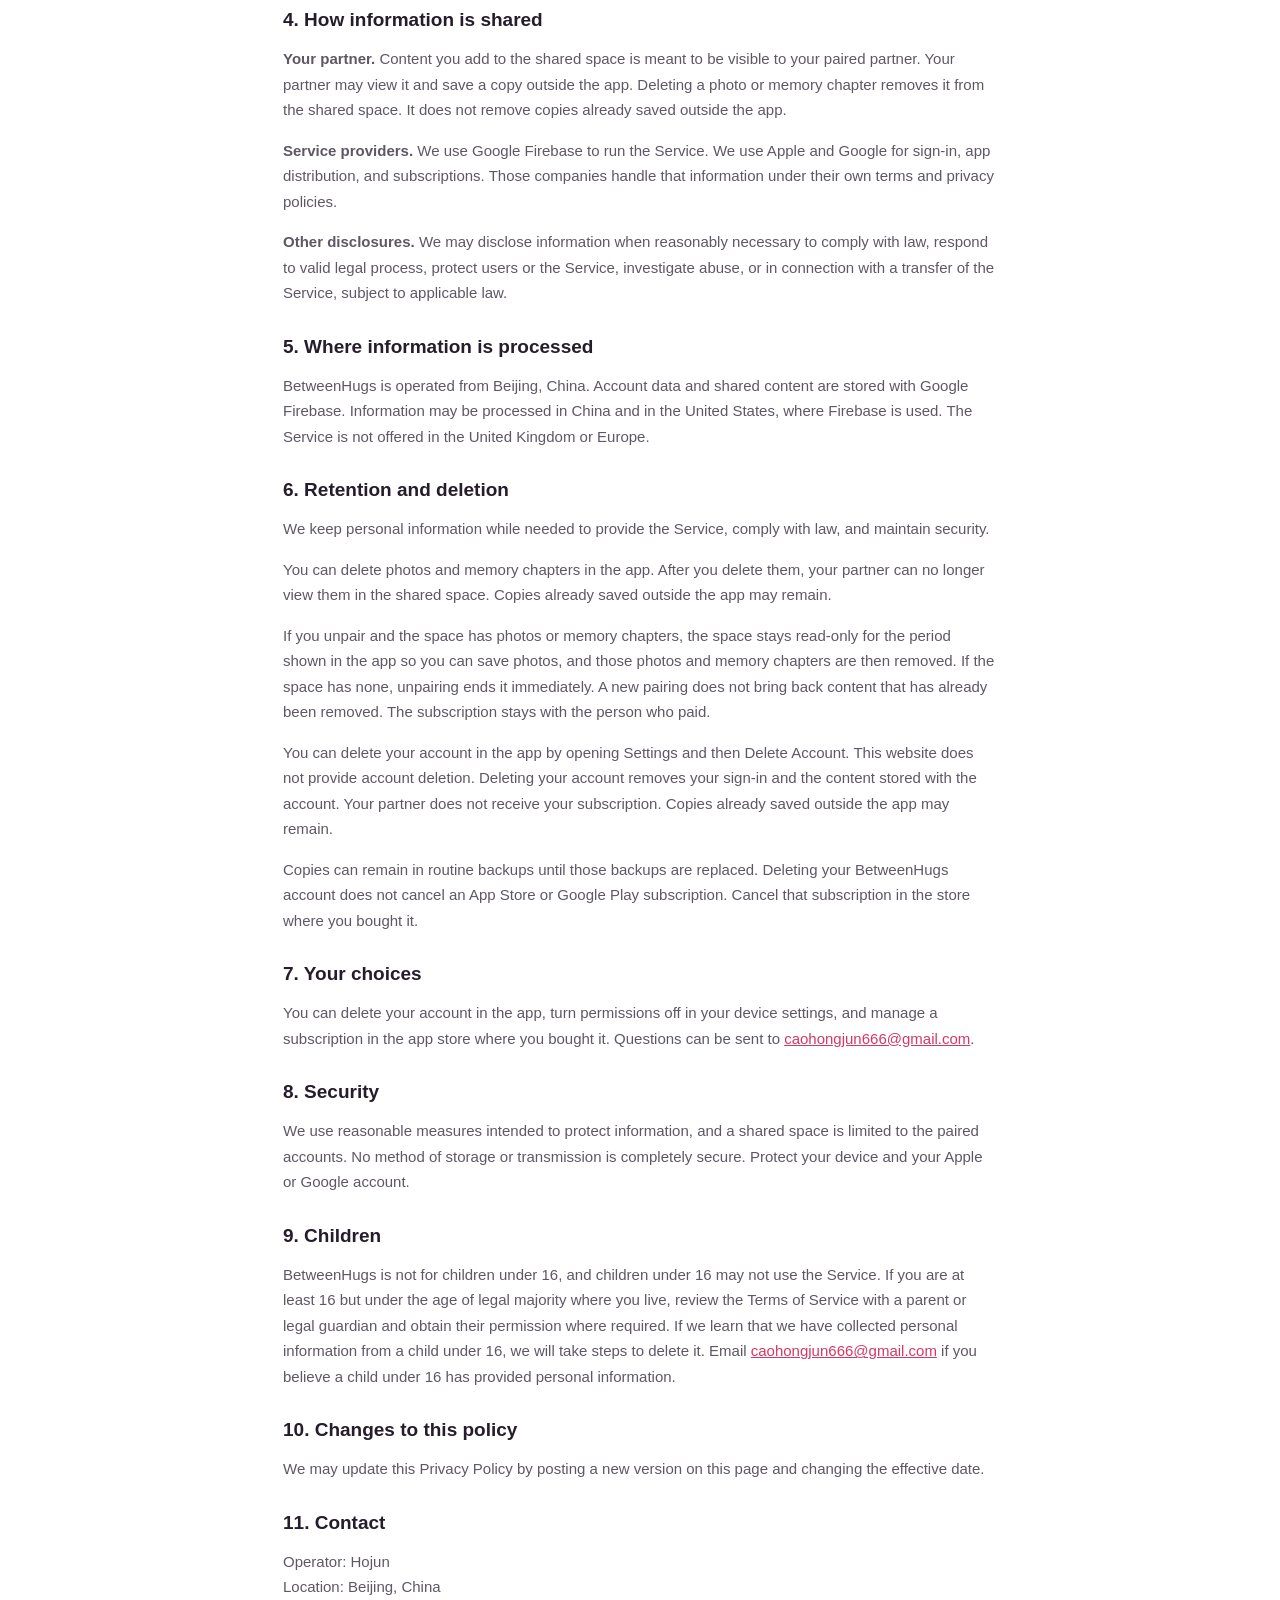
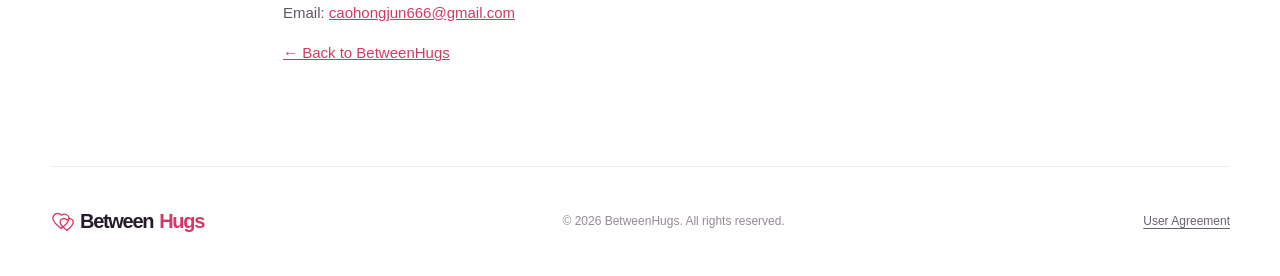
==== commit e346f4a1: "Remove extra promises from the Terms and Privacy Policy. Drop fixed prices, hardcoded retention peri" ====
--- a/privacy.html
+++ b/privacy.html
@@ -18,7 +18,7 @@
     <h1>Privacy Policy</h1>
     <p class="legal-meta">Effective date: November 12, 2026</p>
     <p>BetweenHugs (“BetweenHugs,” “we,” “us,” or “our”) is operated by Hojun, an individual in Beijing, China.</p>
-    <p>This Privacy Policy explains how we collect, use, share, retain, and protect information when you use the BetweenHugs app, visit this website, or contact us. The Service is not offered in the United Kingdom or Europe. If you have a question or want to exercise a privacy right, email <a href="mailto:caohongjun666@gmail.com">caohongjun666@gmail.com</a>. Please also read our <a href="terms.html">Terms of Service</a>.</p>
+    <p>This Privacy Policy explains how we collect, use, share, retain, and protect information when you use the BetweenHugs app, visit this website, or contact us. The Service is not offered in the United Kingdom or Europe. Questions can be sent to <a href="mailto:caohongjun666@gmail.com">caohongjun666@gmail.com</a>. Please also read our <a href="terms.html">Terms of Service</a>.</p>
 
     <h2>1. Information we collect</h2>
     <p>The information we collect depends on the features you use and the permissions you grant.</p>
@@ -27,7 +27,7 @@
     <p><strong>Photos.</strong> Before a photo is stored, the app re-encodes it on your device and does not keep the original camera metadata. That includes the date, time, and location stored in the photo file. The original remains in your photo library. Please share only content you have the right to share. Shared content can reveal information about you or another person.</p>
     <p><strong>Subscription.</strong> If you buy Together Plus, Apple or Google processes the payment. We may receive subscription status, product and transaction identifiers, dates, renewal status, and other information needed to provide the subscription. We do not receive your full payment card number from the app stores.</p>
     <p><strong>Support.</strong> If you email us, we receive your email address, your message, and anything else you choose to send.</p>
-    <p><strong>Service operation.</strong> We use Google Firebase to operate the Service, including Firebase Authentication, Cloud Firestore, Cloud Storage, Cloud Functions, and Firebase App Check. This can include information needed to authenticate you, store the shared space, protect the service from abuse, and troubleshoot failures, such as an app instance identifier used by App Check, device or app information supplied by the sign-in provider, and security logs. The current version does not use an advertising SDK or a product-analytics SDK. This website does not use analytics tools or advertising trackers.</p>
+    <p><strong>Service operation.</strong> We use Google Firebase to sign you in, store the shared space, and protect the Service. The current version does not use an advertising SDK or a product-analytics SDK. This website does not use analytics tools or advertising trackers.</p>
 
     <h2>2. Device permissions</h2>
     <p>Depending on the features you use, BetweenHugs may ask permission to:</p>
@@ -43,30 +43,30 @@
 
     <h2>4. How information is shared</h2>
     <p><strong>Your partner.</strong> Content you add to the shared space is meant to be visible to your paired partner. Your partner may view it and save a copy outside the app. Deleting a photo or memory chapter removes it from the shared space. It does not remove copies already saved outside the app.</p>
-    <p><strong>Service providers.</strong> We use Google Firebase and Google Cloud to authenticate accounts, store data and files, run Cloud Functions, and protect the Service. We use Apple and Google for sign-in, app distribution, and subscriptions. These providers process information under their own terms and privacy policies. Apple and Google may also act as independent controllers for services they provide directly to you.</p>
+    <p><strong>Service providers.</strong> We use Google Firebase to run the Service. We use Apple and Google for sign-in, app distribution, and subscriptions. Those companies handle that information under their own terms and privacy policies.</p>
     <p><strong>Other disclosures.</strong> We may disclose information when reasonably necessary to comply with law, respond to valid legal process, protect users or the Service, investigate abuse, or in connection with a transfer of the Service, subject to applicable law.</p>
 
     <h2>5. Where information is processed</h2>
-    <p>BetweenHugs is operated from Beijing, China. Account data and shared content are stored with Google Firebase, not only on your phone. Cloud Functions run in the United States (us-central1). Information may therefore be processed in China and in the United States, and in other countries where Google operates Firebase. We do not offer the Service in the United Kingdom or Europe and do not appoint a representative there.</p>
+    <p>BetweenHugs is operated from Beijing, China. Account data and shared content are stored with Google Firebase. Information may be processed in China and in the United States, where Firebase is used. The Service is not offered in the United Kingdom or Europe.</p>
 
     <h2>6. Retention and deletion</h2>
-    <p>We keep personal information for as long as reasonably needed to provide the Service, comply with law, resolve disputes, and maintain security.</p>
+    <p>We keep personal information while needed to provide the Service, comply with law, and maintain security.</p>
     <p>You can delete photos and memory chapters in the app. After you delete them, your partner can no longer view them in the shared space. Copies already saved outside the app may remain.</p>
-    <p>If you unpair and the space has photos or memory chapters, the space stays read-only for 30 days so both of you can save photos, and those photos and memory chapters are then deleted. If the space has none, unpairing ends it immediately. Unpairing does not delete message-board notes. You can pair again after the space has ended. A new pairing does not restore photos or memory chapters that have already been deleted. The subscription stays with the person who paid.</p>
-    <p>You can delete your account in the app by opening Settings and then Delete Account. This website does not provide account deletion. You may also email <a href="mailto:caohongjun666@gmail.com">caohongjun666@gmail.com</a>. Deleting your account removes your profile, your sign-in, the photos you uploaded, and the message-board notes stored with the account. Your partner does not receive your subscription. Shared material that remains after your uploads are removed may stay available to your partner.</p>
-    <p>Information removed from the active Service may remain in routine backups until those backups are replaced. Backup copies are not used to keep providing the Service to you. Deleting your BetweenHugs account does not cancel an App Store or Google Play subscription. Cancel that subscription in the store where you bought it.</p>
+    <p>If you unpair and the space has photos or memory chapters, the space stays read-only for the period shown in the app so you can save photos, and those photos and memory chapters are then removed. If the space has none, unpairing ends it immediately. A new pairing does not bring back content that has already been removed. The subscription stays with the person who paid.</p>
+    <p>You can delete your account in the app by opening Settings and then Delete Account. This website does not provide account deletion. Deleting your account removes your sign-in and the content stored with the account. Your partner does not receive your subscription. Copies already saved outside the app may remain.</p>
+    <p>Copies can remain in routine backups until those backups are replaced. Deleting your BetweenHugs account does not cancel an App Store or Google Play subscription. Cancel that subscription in the store where you bought it.</p>
 
     <h2>7. Your choices</h2>
-    <p>You can ask us to access, correct, or delete personal information we hold about you, or to provide a copy, by emailing <a href="mailto:caohongjun666@gmail.com">caohongjun666@gmail.com</a>. We may need to verify that the request comes from you. You can also delete your account in the app, manage device permissions in your device settings, and manage a subscription in the relevant app store. Some requests are subject to legal exceptions.</p>
+    <p>You can delete your account in the app, turn permissions off in your device settings, and manage a subscription in the app store where you bought it. Questions can be sent to <a href="mailto:caohongjun666@gmail.com">caohongjun666@gmail.com</a>.</p>
 
     <h2>8. Security</h2>
-    <p>We use reasonable administrative and technical measures intended to protect information, including access limits so a shared space is available to the paired accounts and Firebase App Check on app requests. No method of transmission or storage is completely secure. Protect your device and your Apple or Google account. Contact us if you believe your account or shared space was accessed without permission.</p>
+    <p>We use reasonable measures intended to protect information, and a shared space is limited to the paired accounts. No method of storage or transmission is completely secure. Protect your device and your Apple or Google account.</p>
 
     <h2>9. Children</h2>
     <p>BetweenHugs is not for children under 16, and children under 16 may not use the Service. If you are at least 16 but under the age of legal majority where you live, review the Terms of Service with a parent or legal guardian and obtain their permission where required. If we learn that we have collected personal information from a child under 16, we will take steps to delete it. Email <a href="mailto:caohongjun666@gmail.com">caohongjun666@gmail.com</a> if you believe a child under 16 has provided personal information.</p>
 
     <h2>10. Changes to this policy</h2>
-    <p>We may update this Privacy Policy. We will post the updated version and change the effective date. Where required, we will provide additional notice or ask for consent.</p>
+    <p>We may update this Privacy Policy by posting a new version on this page and changing the effective date.</p>
 
     <h2>11. Contact</h2>
     <p>Operator: Hojun<br />Location: Beijing, China<br />Email: <a href="mailto:caohongjun666@gmail.com">caohongjun666@gmail.com</a></p>
